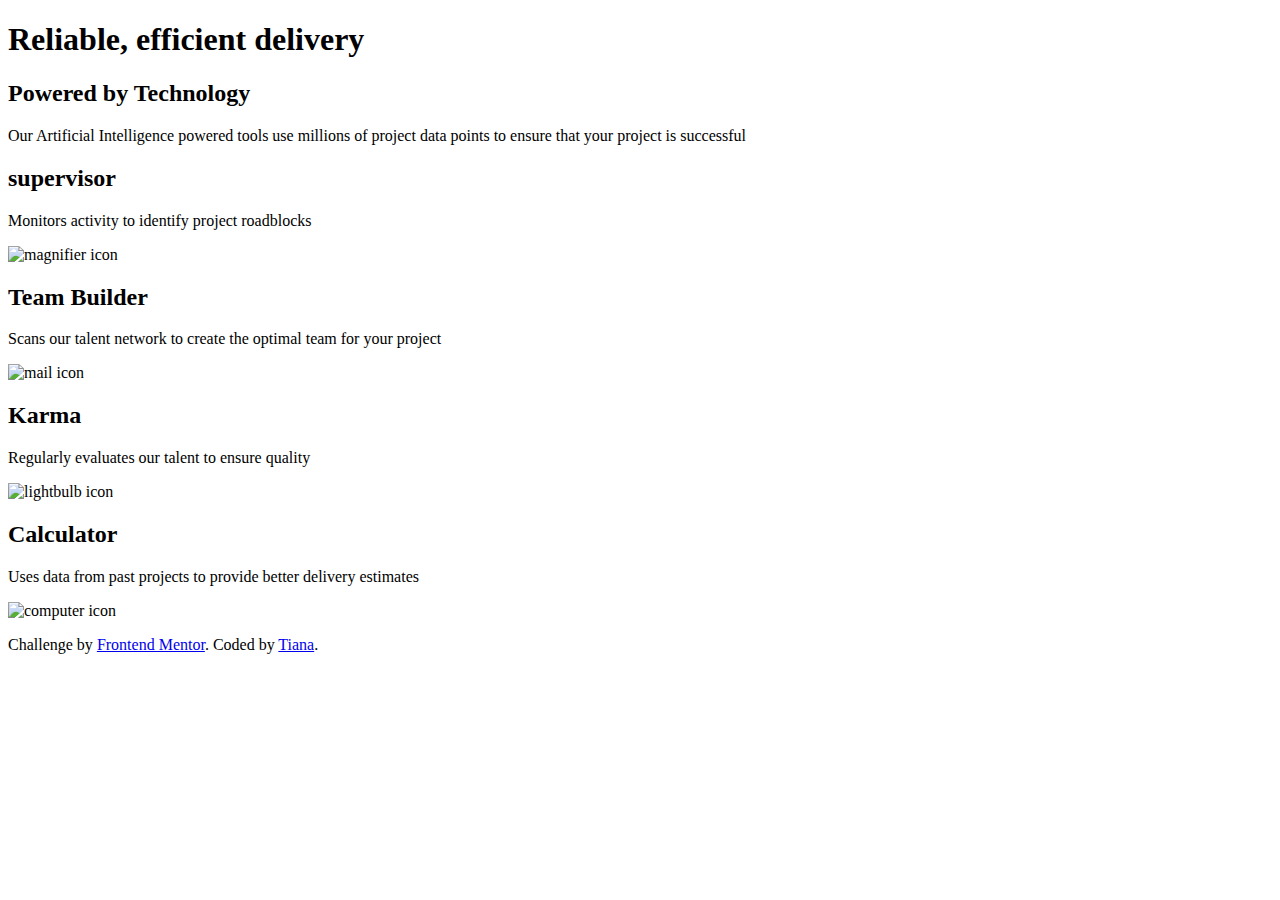
==== four-card-component/index.html @ ddec5660 "Create index.html" ====
<!DOCTYPE html>
<html lang="en">
<head>
  <meta charset="UTF-8">
  <meta name="viewport" content="width=device-width, initial-scale=1.0"> <!-- displays site properly based on user's device -->

  <link rel="icon" type="image/png" sizes="32x32" href="./images/favicon-32x32.png">
  <link rel="preconnect" href="https://fonts.googleapis.com">
<link rel="preconnect" href="https://fonts.gstatic.com" crossorigin>
<link href="https://fonts.googleapis.com/css2?family=Poppins:wght@200;400;600&display=swap" rel="stylesheet">
  <link rel="stylesheet" href="./cards.css">
  <title>Frontend Mentor | Four card feature section</title>
</head>
<body>
  <main>
      <h1 class="light">
        Reliable, efficient delivery
      </h1>
      <h2 class="dark">Powered by Technology</h2>
      <p class="center">
        Our Artificial Intelligence powered tools
        use millions of project data points 
        to ensure that your project is successful
      </p>
      <article class="main-article">
        <div class='left'>
          <h2>supervisor</h2>
          <p>Monitors activity to identify project roadblocks</p>
          <img src="./images/icon-supervisor.svg" alt="magnifier icon">
        </div>
        <div class="middle">
          <div class="top">
            <h2>Team Builder</h2>
            <p>
              Scans our talent network to create the optimal
              team for your project
            </p>
            <img src="./images/icon-team-builder.svg" alt="mail icon">
          </div>
          <div class="bottom">
            <h2>Karma</h2>
            <p>Regularly evaluates our talent to ensure quality</p>
            <img src="./images/icon-karma.svg" alt="lightbulb icon">
          </div>
        </div>
        <div class="right">
          <h2>Calculator</h2>
          <p>
            Uses data from past projects to
            provide better delivery estimates
          </p>
          <img src="./images/icon-calculator.svg" alt="computer icon">
        </div> 
      </article>
    </main>
    <footer>
      <p class="attribution">
        Challenge by <a href="https://www.frontendmentor.io?ref=challenge" 
        target="_blank">Frontend Mentor</a>. 
        Coded by 
        <a href="https://twitter.com/shvayne_NG">Tiana</a>.
      </p>
    </footer>
  </body>
</html>
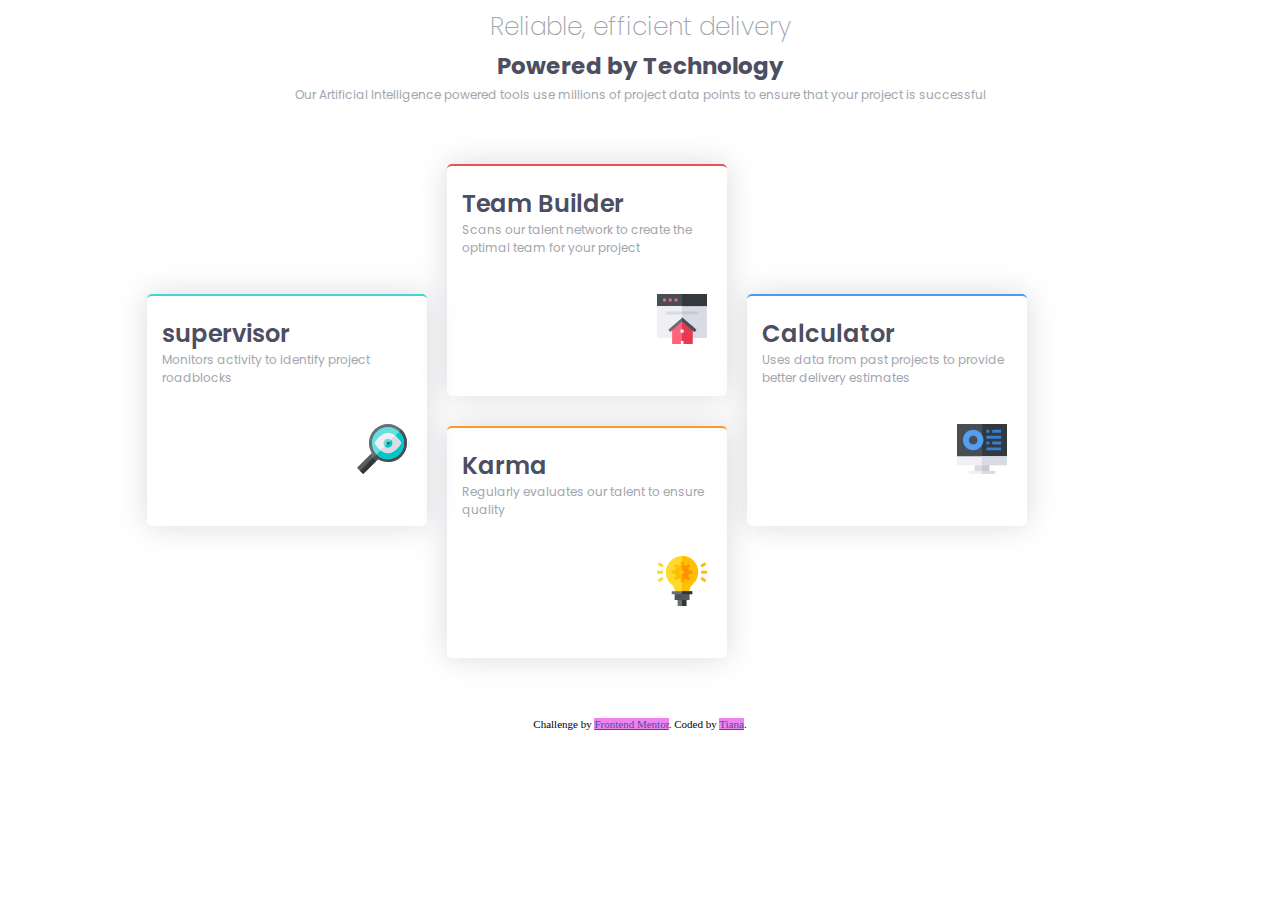
==== commit 9197b2c9: "Update index.html" ====
--- a/four-card-component/index.html
+++ b/four-card-component/index.html
@@ -13,6 +13,7 @@
 </head>
 <body>
   <main>
+    <header class="header">
       <h1 class="light">
         Reliable, efficient delivery
       </h1>
@@ -22,6 +23,7 @@
         use millions of project data points 
         to ensure that your project is successful
       </p>
+    </header>
       <article class="main-article">
         <div class='left'>
           <h2>supervisor</h2>
--- a/four-card-component/cards.css
+++ b/four-card-component/cards.css
@@ -0,0 +1,129 @@
+main{
+  font-family: 'Poppins', sans-serif;
+}
+.dark, .center, .light{
+  text-align: center;
+  padding: 0;
+  margin: 3px;
+}
+
+.center, .light{
+  color: hsl(229, 6%, 66%);
+}
+
+.light{
+  font-weight: 200;
+  font-size: 25px;
+}
+.dark{
+  color: hsl(234, 12%, 34%);
+  font-size: 23px;
+}
+
+.center{
+  /*padding: 0 300px;*/
+  font-size: 12px;
+  /*background-color: blue;*/
+  font-weight: 400;
+}
+
+.main-article{
+  display: flex;
+  flex-direction: row;
+  width: 78%;
+  margin:60px auto;
+}
+.middle{
+  display: flex;
+  flex-direction: column;
+}
+
+img{
+  width: 50px;
+  height: 50px;
+  float: right;
+  margin-top: 25px;
+  margin-right: 20px;
+}
+.main-article p, h2{
+  margin-left: 15px;
+}
+
+.main-article h2{
+  font-weight: 600;
+  color: hsl(234, 12%, 34%);
+  margin-bottom: 0;
+}
+
+.main-article p{
+  color: hsl(229, 6%, 66%);
+  font-weight: 400;
+  font-size: 12px;
+  margin-top: 0;
+}
+.left, .right, .top, .bottom{
+  width: 280px;
+  height: 230px;
+  border-radius: 5px;
+}
+
+.left{
+  border-top: 2px solid hsl(180, 62%, 55%);
+  box-shadow: 0 0 30px hsla(229, 6%, 66%, 0.4);
+  margin-right: 20px;
+  margin-top: 130px;
+}
+
+.right{
+  border-top: 2px solid hsl(212, 86%, 62%);
+  box-shadow: 0 0 30px hsla(229, 6%, 66%, 0.4);
+  margin-left: 20px;
+  margin-top: 130px;
+}
+
+.top{
+  border-top: 2px solid hsl(0, 78%, 62%);
+  box-shadow: 0 0 30px hsla(229, 6%, 66%, 0.4);
+  margin-top: 0;
+}
+
+.bottom{
+  border-top: 2px solid hsl(34, 97%, 55%);
+  box-shadow: 0 0 30px hsla(229, 6%, 66%, 0.4);
+  margin-top: 30px;
+}
+
+.attribution{ 
+  font-size: 11px; 
+  text-align: center; 
+  margin: 5px auto;
+}
+
+.attribution a{ 
+  color: hsl(228, 45%, 44%);
+  background-color: violet;
+}
+@media(max-width:375px){
+  /*body{
+    position: relative;
+    min-height: 100vh;
+  }*/
+  .main-article{
+    width: 80%;
+    margin: 0 auto;
+    display: flex;
+    flex-direction: column;
+  }
+  .right, .left, .top, .bottom{
+    margin: 10px auto;
+  }
+  main{
+    width: 80%;
+    display: flex;
+    flex-direction: column;
+    /*flex: 1;*/
+  }
+  
+  .center, .light, .dark{
+    margin: 3px 18px;
+  }
